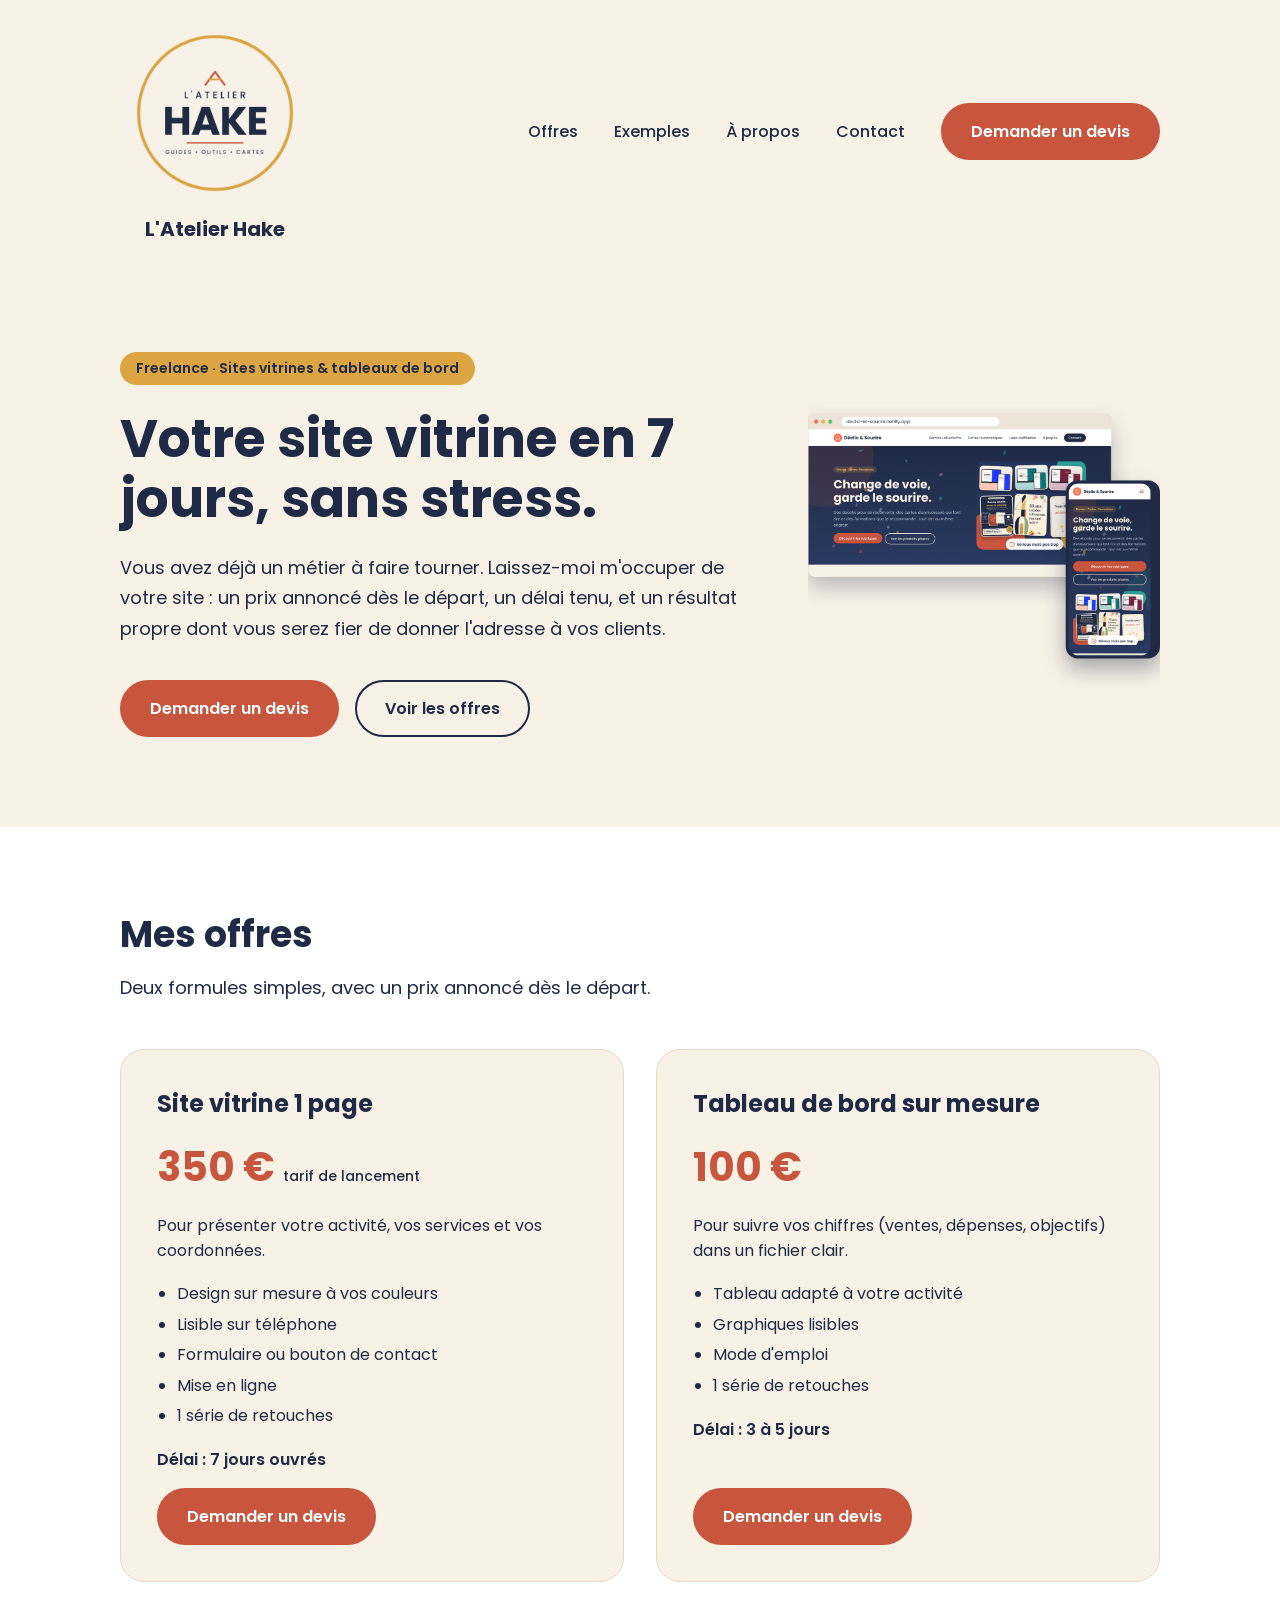
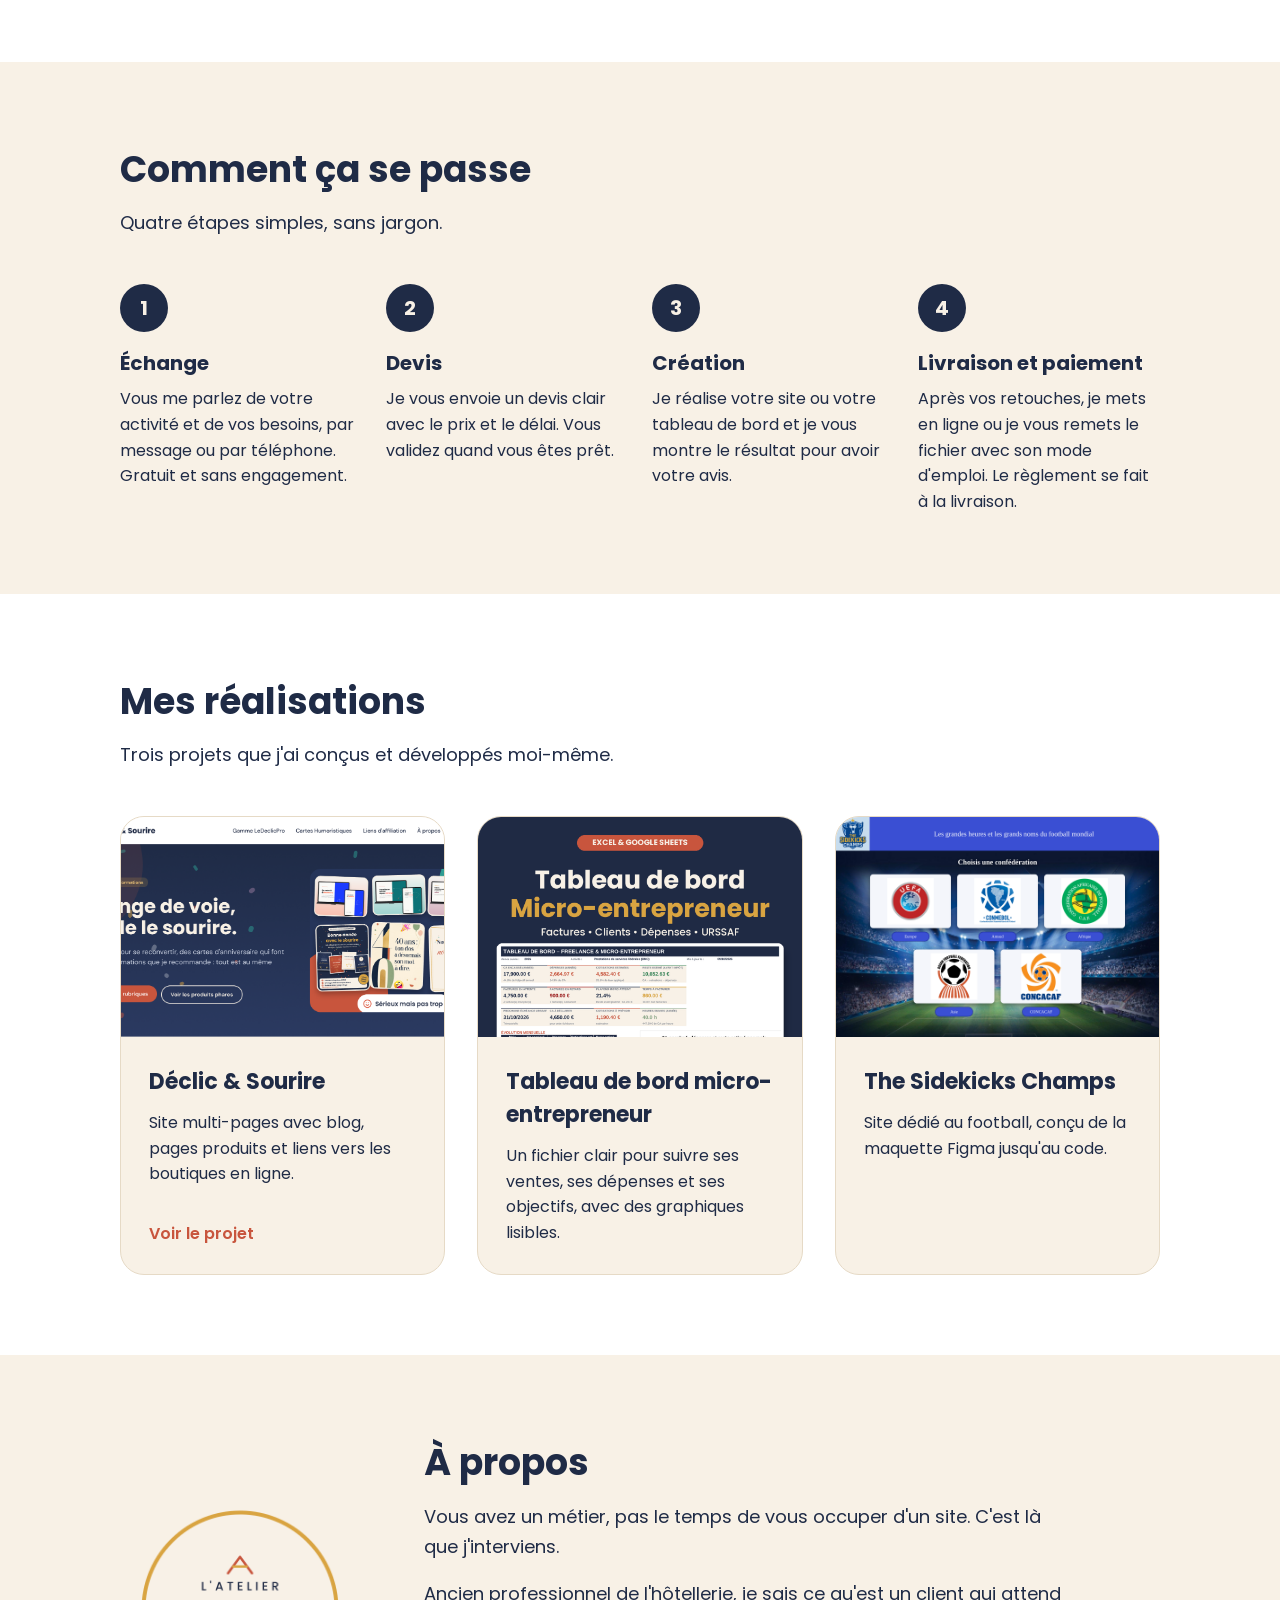
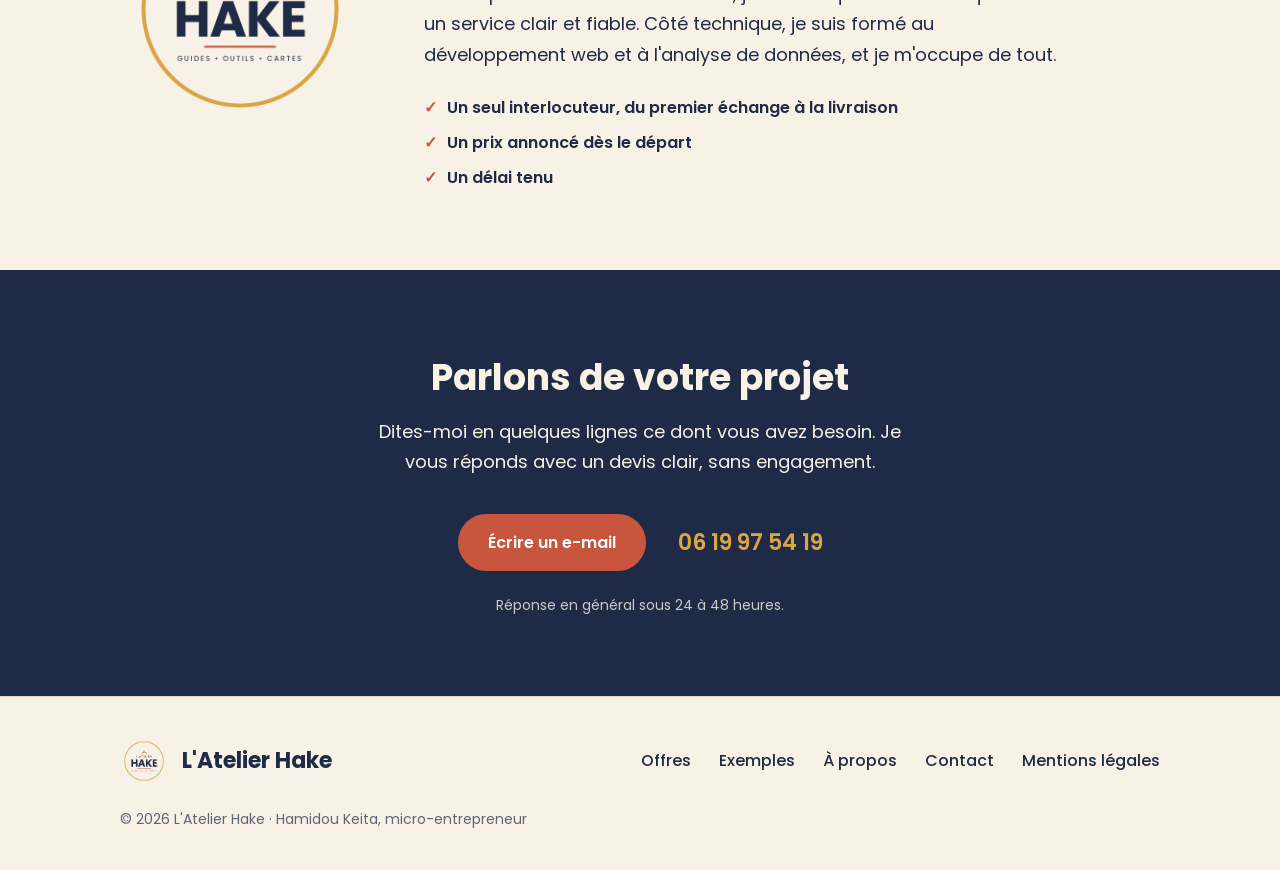
==== index.html @ e9502107 "Premier jet du site" ====
<!DOCTYPE html>
<html lang="fr">
<head>
    <meta charset="UTF-8">
    <meta name="viewport" content="width=device-width, initial-scale=1.0">
    <title>L'Atelier Hake - Site vitrine et tableaux de bord</title>
    <meta name="description" content="Création de sites vitrines et de tableaux de bord sur mesure pour les petits commerces et les indépendants. Prix annoncé dès le départ, délai tenu.">
<link rel="icon" type="image/png" href="images/favicon.png">
<meta name="theme-color" content="#F8F1E6">
<meta property="og:title" content="L'Atelier Hake - Site vitrine et tableaux de bord">
<meta property="og:description" content="Votre site vitrine en 7 jours, sans stress. Sites vitrines et tableaux de bord sur mesure.">
<meta property="og:image" content="images/hero-visuel.png">
<meta property="og:type" content="website">
    <link rel="stylesheet" href="style.css">
    
</head>



<body>
<header class="header">
    <a href="#accueil" class="marque">
        <img src="images/logo-atelier-hake-creme.png" alt="logo L'Atelier Hake" width="56" height="56">
        <span>L'Atelier Hake</span>
    </a>
    <button class="burger" type="button" aria-label="Ouvrir le menu" aria-expanded="false" aria-controls="menu">
    <span></span>
    <span></span>
    <span></span>
</button>
    <nav class="menu">
        <ul>
            <li><a href="#offres">Offres</a></li>
            <li><a href="#exemples">Exemples</a></li>
            <li><a href="#a-propos">À propos</a></li>
            <li><a href="#contact">Contact</a></li>
        </ul>
        <a href="#contact" class="bouton">Demander un devis</a>
    </nav>
</header> 
<section class="hero" id="accueil">
    <div class="hero-texte">
        <p class="etiquette">Freelance · Sites vitrines &amp; tableaux de bord</p>
        <h1>Votre site vitrine en 7 jours, sans stress.</h1>
        <p class="accroche">Vous avez déjà un métier à faire tourner. Laissez-moi m'occuper de votre site : un prix annoncé dès le départ, un délai tenu, et un résultat propre dont vous serez fier de donner l'adresse à vos clients.</p>
        <div class="hero-boutons">
            <a href="#contact" class="bouton">Demander un devis</a>
            <a href="ofrres" class="bouton bouton--contour">Voir les offres</a>
        </div>
    </div>
    <div class="hero-visuel">
    <img src="images/hero-visuel.png" alt="Aperçu du site Déclic et Sourire sur ordinateur et sur téléphone" width="1100" height="893">
</div>
</section>
<section class="offres" id="offres">
    <h2>Mes offres</h2>
    <p class="offres-intro">Deux formules simples, avec un prix annoncé dès le départ.</p>

    <div class="cartes">
        <article class="carte">
            <h3>Site vitrine 1 page</h3>
            <p class="prix">350 € <span>tarif de lancement</span></p>
            <p class="carte-pour">Pour présenter votre activité, vos services et vos coordonnées.</p>
            <ul>
                <li>Design sur mesure à vos couleurs</li>
                <li>Lisible sur téléphone</li>
                <li>Formulaire ou bouton de contact</li>
                <li>Mise en ligne</li>
                <li>1 série de retouches</li>
            </ul>
            <p class="delai">Délai : 7 jours ouvrés</p>
            <a href="#contact" class="bouton">Demander un devis</a>
        </article>

        <article class="carte">
            <h3>Tableau de bord sur mesure</h3>
            <p class="prix">100 €</p>
            <p class="carte-pour">Pour suivre vos chiffres (ventes, dépenses, objectifs) dans un fichier clair.</p>
            <ul>
                <li>Tableau adapté à votre activité</li>
                <li>Graphiques lisibles</li>
                <li>Mode d'emploi</li>
                <li>1 série de retouches</li>
            </ul>
            <p class="delai">Délai : 3 à 5 jours</p>
            <a href="#contact" class="bouton">Demander un devis</a>
        </article>
    </div>
</section>
<section class="etapes" id="etapes">
    <h2>Comment ça se passe</h2>
    <p class="etapes-intro">Quatre étapes simples, sans jargon.</p>

    <ol class="liste-etapes">
        <li class="etape">
            <span class="etape-numero">1</span>
            <h3>Échange</h3>
            <p>Vous me parlez de votre activité et de vos besoins, par message ou par téléphone. Gratuit et sans engagement.</p>

        </li>
        <li class="etape">
            <span class="etape-numero">2</span>
            <h3>Devis</h3>
            <p>Je vous envoie un devis clair avec le prix et le délai. Vous validez quand vous êtes prêt.</p>
        </li>
        <li class="etape">
            <span class="etape-numero">3</span>
            <h3>Création</h3>
            <p>Je réalise votre site ou votre tableau de bord et je vous montre le résultat pour avoir votre avis.</p>
        </li>
        <li class="etape">
            <span class="etape-numero">4</span>
            <h3>Livraison et paiement</h3>
            <p>Après vos retouches, je mets en ligne ou je vous remets le fichier avec son mode d'emploi. Le règlement se fait à la livraison.</p>
        </li>
    </ol>
</section>  
<section class="exemples" id="exemples">
    <h2>Mes réalisations</h2>
    <p class="exemples-intro">Trois projets que j'ai conçus et développés moi-même.</p>

    <div class="cartes-exemples">
        <article class="exemple">
            <img src="images/exemple-declic-et-sourire.png" alt="Capture du site Déclic et Sourire">
            <div class="exemple-texte">
                <h3>Déclic &amp; Sourire</h3>
                <p>Site multi-pages avec blog, pages produits et liens vers les boutiques en ligne.</p>
                <a href="https://declic-et-sourire.netlify.app" class="lien-exemple" target="_blank" rel="noopener">Voir le projet</a>
            </div>
        </article>

        <article class="exemple">
            <img src="images/exemple-tableau-de-bord.png" alt="Capture du tableau de bord micro-entrepreneur">
            <div class="exemple-texte">
                <h3>Tableau de bord micro-entrepreneur</h3>
                <p>Un fichier clair pour suivre ses ventes, ses dépenses et ses objectifs, avec des graphiques lisibles.</p>
            </div>
        </article>

        <article class="exemple">
            <img src="images/exemple-sidekicks.png" alt="Capture du site The Sidekicks Champs">
            <div class="exemple-texte">
                <h3>The Sidekicks Champs</h3>
                <p>Site dédié au football, conçu de la maquette Figma jusqu'au code.</p>
                <!-- <a href="URL-A-AJOUTER" class="lien-exemple" target="_blank" rel="noopener">Voir le projet</a> -->
            </div>
        </article>
    </div>
</section>
<section class="apropos" id="a-propos">
    <div class="apropos-image">
        <img src="images/logo-atelier-hake-transparent.png" alt="Logo L'Atelier Hake" width="240" height="240">

    </div>
    <div class="apropos-texte">
        <h2>À propos</h2>
        <p>Vous avez un métier, pas le temps de vous occuper d'un site. C'est là que j'interviens.</p>
        <p>Ancien professionnel de l'hôtellerie, je sais ce qu'est un client qui attend un service clair et fiable. Côté technique, je suis formé au développement web et à l'analyse de données, et je m'occupe de tout.</p>
        <ul class="points-forts">
            <li>Un seul interlocuteur, du premier échange à la livraison</li>
            <li>Un prix annoncé dès le départ</li>
            <li>Un délai tenu</li>

        </ul>

    </div>

</section>
<section class="contact" id="contact">
    <h2>Parlons de votre projet</h2>
    <p class="contact-intro">Dites-moi en quelques lignes ce dont vous avez besoin. Je vous réponds avec un devis clair, sans engagement.</p>

    <div class="contact-actions">
        <a href="mailto:hake92240@gmail.com?subject=Demande%20de%20devis" class="bouton">Écrire un e-mail</a>
        <a href="tel:+33619975419" class="contact-tel">06 19 97 54 19</a>
    </div>

    <p class="contact-note">Réponse en général sous 24 à 48 heures.</p>

</section>
<footer class="footer">
    <div class="footer-haut">
        <a href="#accueil" class="marque">
            <img src="images/logo-atelier-hake-creme.png" alt="Logo L'Atelier Hake" width="48" height="48">
            <span>L'Atelier Hake</span>
        </a>
         <ul class="footer-liens">
            <li><a href="#offres">Offres</a></li>
            <li><a href="#exemples">Exemples</a></li>
            <li><a href="#a-propos">À propos</a></li>
            <li><a href="#contact">Contact</a></li>
            <li><a href="mentions-legales.html">Mentions légales</a></li>
        </ul>
    </div>
    <p class="footer-bas">© 2026 L'Atelier Hake · Hamidou Keita, micro-entrepreneur</p>

    </div>

</footer>
<script src="script.js"></script>
</body>
</html>
---- style.css ----
@font-face {
    font-family: 'Poppins';
    src: url('fonts/poppins-latin-400-normal.woff2') format('woff2');
    font-weight: 400;
    font-style: normal;
    font-display: swap;
}

@font-face {
    font-family: 'Poppins';
    src: url('fonts/poppins-latin-500-normal.woff2') format('woff2');
    font-weight: 500;
    font-style: normal;
    font-display: swap;
}

@font-face {
    font-family: 'Poppins';
    src: url('fonts/poppins-latin-600-normal.woff2') format('woff2');
    font-weight: 600;
    font-style: normal;
    font-display: swap;
}

@font-face {
    font-family: 'Poppins';
    src: url('fonts/poppins-latin-700-normal.woff2') format('woff2');
    font-weight: 700;
    font-style: normal;
    font-display: swap;
}


:root {
     --creme: #F8F1E6;
    --marine: #1F2B46;
    --corail: #C8553D;
    --or: #DDA542;
}

html {
    scroll-behavior: smooth;
}

* {
    box-sizing: border-box;
    margin: 0;
}

body {
    font-family: 'Poppins', Arial, Helvetica, sans-serif;
    background: var(--creme);
    color: var(--marine);
}

.header {
    display: flex;
    justify-content: space-between;
    align-items: center;
    padding: 18px 120px;
}

.marque {
    display: flex;
    align-items: center;
    gap: 14px;
    text-decoration: none;
    color: var(--marine);
    font-weight: 700;
    font-size: 22px;
}

.header .marque {
    flex-direction: column;
    gap: 6px;
    font-size: 20px;
}

.header .marque img {
    width: 190px;
    height: 190px;
}


.menu {
    display: flex;
    align-items: center;
    gap: 36px;
}

.menu ul {
    display: flex;
    gap: 36px;
    list-style: none;
    padding: 0;
}

.menu ul a {
    text-decoration: none;
    color: var(--marine);
    font-weight: 500;
}

.bouton {
    background: var(--corail);
    color: #fff;
    text-decoration: none;
    padding: 14px 28px;
    border-radius: 999px;
    font-weight: 600;
    border: 2px solid var(--corail);
}

.burger {
    display: none;
    flex-direction: column;
    align-items: center;
    justify-content: center;
    gap: 5px;
    width: 48px;
    height: 48px;
    background: none;
    border: 2px solid var(--marine);
    border-radius: 12px;
    cursor: pointer;
}

.burger span {
    display: block;
    width: 22px;
    height: 2px;
    background: var(--marine);
}

.hero {
    display: flex;
    align-items: center;
    gap: 48px;
    padding: 90px 120px;
}

.hero-texte {
    max-width: 640px;
}

.hero-visuel {
    flex: 1;
}

.hero-visuel img {
    display: block;
    width: 100%;
    height: auto;
}

.etiquette {
    display: inline-block;
    background: var(--or);
    color: var(--marine);
    font-size: 14px;
    font-weight: 600;
    padding: 6px 16px;
    border-radius: 999px;
    margin-bottom: 24px;
}

.hero h1 {
    font-size: 52px;
    line-height: 1.15;
    margin-bottom: 24px;
}

.accroche {
    font-size: 18px;
    line-height: 1.7;
    margin-bottom: 36px;
}


.hero-boutons {
    display: flex;
    gap: 16px;
    flex-wrap: wrap;
}

.bouton--contour {
    background: transparent;
    color: var(--marine);
    border: 2px solid var(--marine);
}


.offres {
    padding: 80px 120px;
    background: #fff;
}

h2 {
    font-size: 36px;
    margin-bottom: 12px;
}

.offres-intro,
.etapes-intro,
.exemples-intro {
    font-size: 18px;
    margin-bottom: 48px;
}

.cartes {
    display: flex;
    gap: 32px;
}

.carte {
    flex: 1;
    display: flex;
    flex-direction: column;
    gap: 16px;
    background: var(--creme);
    border: 1px solid #e6dac6;
    border-radius: 24px;
    padding: 36px;
}

.carte h3 {
    font-size: 24px;
}

.prix {
    font-size: 40px;
    font-weight: 700;
    color: var(--corail);
}

.prix span {
    font-size: 14px;
    font-weight: 500;
    color: var(--marine);
}

.carte ul {
    padding-left: 20px;
    line-height: 1.9;
}

.delai {
    font-weight: 600;
}

.carte .bouton {
    align-self: flex-start;
    margin-top: auto;
}

.etapes {
    padding: 80px 120px;
}

.liste-etapes {
    display: flex;
    gap: 24px;
    list-style: none;
    padding: 0;
}

.etape {
    flex: 1;
}

.etape-numero {
    display: flex;
    align-items: center;
    justify-content: center;
    width: 48px;
    height: 48px;
    border-radius: 50%;
    background: var(--marine);
    color: var(--creme);
    font-weight: 700;
    font-size: 20px;
    margin-bottom: 16px;
}

.etape h3 {
    font-size: 20px;
    margin-bottom: 8px;
}

.etape p {
    line-height: 1.6;
}

.exemples {
    padding: 80px 120px;
    background: #fff;
}

.cartes-exemples {
    display: flex;
    gap: 32px;
}

.exemple {
    flex: 1;
    display: flex;
    flex-direction: column;
    background: var(--creme);
    border: 1px solid #e6dac6;
    border-radius: 24px;
    overflow: hidden;
}

.exemple img {
    width: 100%;
    height: 220px;
    object-fit: cover;
    object-position: top;
}

.exemple-texte {
    display: flex;
    flex-direction: column;
    flex: 1;
    gap: 12px;
    padding: 28px;
}

.exemple-texte h3 {
    font-size: 22px;
}

.exemple-texte p {
    line-height: 1.6;
}

.lien-exemple {
    margin-top: auto;
    color: var(--corail);
    font-weight: 600;
    text-decoration: none;
}

.lien-exemple:hover {
    text-decoration: underline;
}

.apropos {
    display: flex;
    align-items: center;
    gap: 64px;
    padding: 80px 120px;
}

.apropos-texte {
    max-width: 640px;
}

.apropos-texte p {
    font-size: 18px;
    line-height: 1.7;
    margin-bottom: 16px;
}

.points-forts {
    display: flex;
    flex-direction: column;
    gap: 10px;
    list-style: none;
    padding: 0;
    margin-top: 24px;
}

.points-forts li {
    font-weight: 600;
}

.points-forts li::before {
    content: "✓";
    color: var(--corail);
    margin-right: 10px;
}

.contact {
    background: var(--marine);
    color: var(--creme);
    text-align: center;
    padding: 80px 120px;
}

.contact-intro {
    font-size: 18px;
    line-height: 1.7;
    max-width: 560px;
    margin: 0 auto 36px;
}

.contact-actions {
    display: flex;
    justify-content: center;
    align-items: center;
    gap: 32px;
    flex-wrap: wrap;
}

.contact-tel {
    color: var(--or);
    font-size: 22px;
    font-weight: 600;
    text-decoration: none;
}

.contact-note {
    margin-top: 24px;
    font-size: 14px;
    opacity: 0.8;
}

.footer {
    background: var(--creme);
    border-top: 1px solid #e6dac6;
    padding: 40px 120px;
}

.footer-haut {
    display: flex;
    justify-content: space-between;
    align-items: center;
    margin-bottom: 24px;
}

.footer-liens {
    display: flex;
    gap: 28px;
    list-style: none;
    padding: 0;
}

.footer-liens a {
    text-decoration: none;
    color: var(--marine);
    font-weight: 500;
}

.footer-liens a:hover {
    color: var(--corail);
}

.footer-bas {
    font-size: 14px;
    opacity: 0.7;
}

.legal {
    max-width: 760px;
    margin: 0 auto;
    padding: 60px 24px;
}

.legal a {
    color: var(--corail);
    font-weight: 600;
    text-decoration: none;
}

.legal h1 {
    font-size: 40px;
    margin: 24px 0;
}

.legal h2 {
    font-size: 22px;
    margin-top: 32px;
}

.legal p {
    line-height: 1.7;
}


@media (max-width: 900px) {
    .header,
    .hero,
    .offres,
    .etapes,
    .exemples,
    .apropos,
    .contact,
    .footer {
        padding-left: 24px;
        padding-right: 24px;
    }

    .hero {
        flex-direction: column;
        align-items: flex-start;
        padding-top: 60px;
        padding-bottom: 60px;
    }

    .hero h1 {
        font-size: 40px;
    }

    .cartes,
    .cartes-exemples {
        flex-direction: column;
    }

    .liste-etapes {
        flex-wrap: wrap;
    }

    .etape {
        flex: 1 1 40%;
    }

    .apropos {
        flex-direction: column;
        align-items: flex-start;
    }

    .header {
        flex-wrap: wrap;
    }

    .burger {
        display: flex;
    }

    .menu {
        display: none;
        flex-direction: column;
        align-items: flex-start;
        width: 100%;
        gap: 20px;
        padding-top: 16px;
    }

    .menu ul {
        flex-direction: column;
        gap: 14px;
    }

    .menu.ouvert {
        display: flex;
    }
}

@media (max-width: 600px) {

        .header .marque img {
        width: 72px;
        height: 72px;
    }

    .header .marque {
        font-size: 18px;
    }
   

    .hero h1 {
        font-size: 32px;
    }

    .accroche {
        font-size: 16px;
    }

    h2 {
        font-size: 28px;
    }

    .liste-etapes {
        flex-direction: column;
    }

    .etape {
        flex: none;
    }

    .apropos-image img {
        width: 160px;
        height: 160px;
    }

    .contact-actions {
        flex-direction: column;
        gap: 20px;
    }

    .footer {
        text-align: center;
    }

    .footer-haut {
        flex-direction: column;
        gap: 20px;
    }

    .footer-liens {
        flex-wrap: wrap;
        justify-content: center;
        gap: 16px;
    }
}
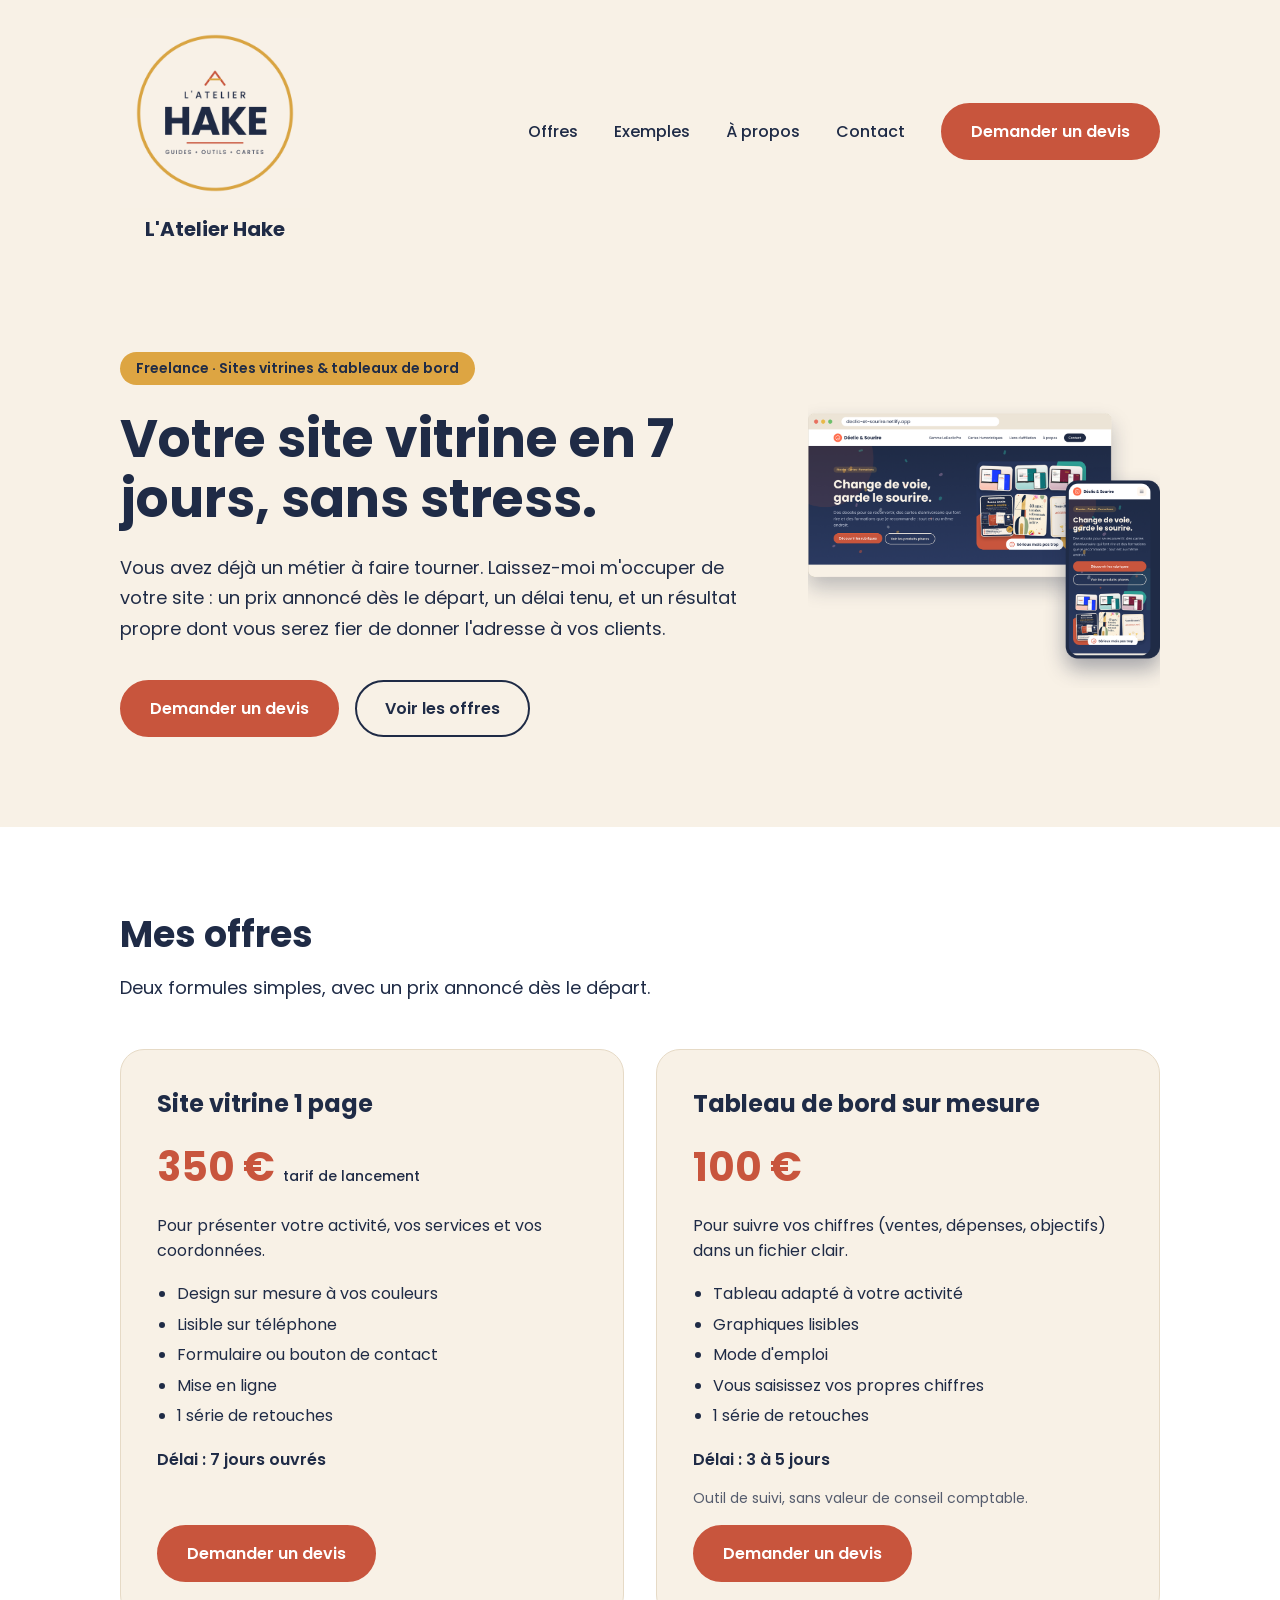
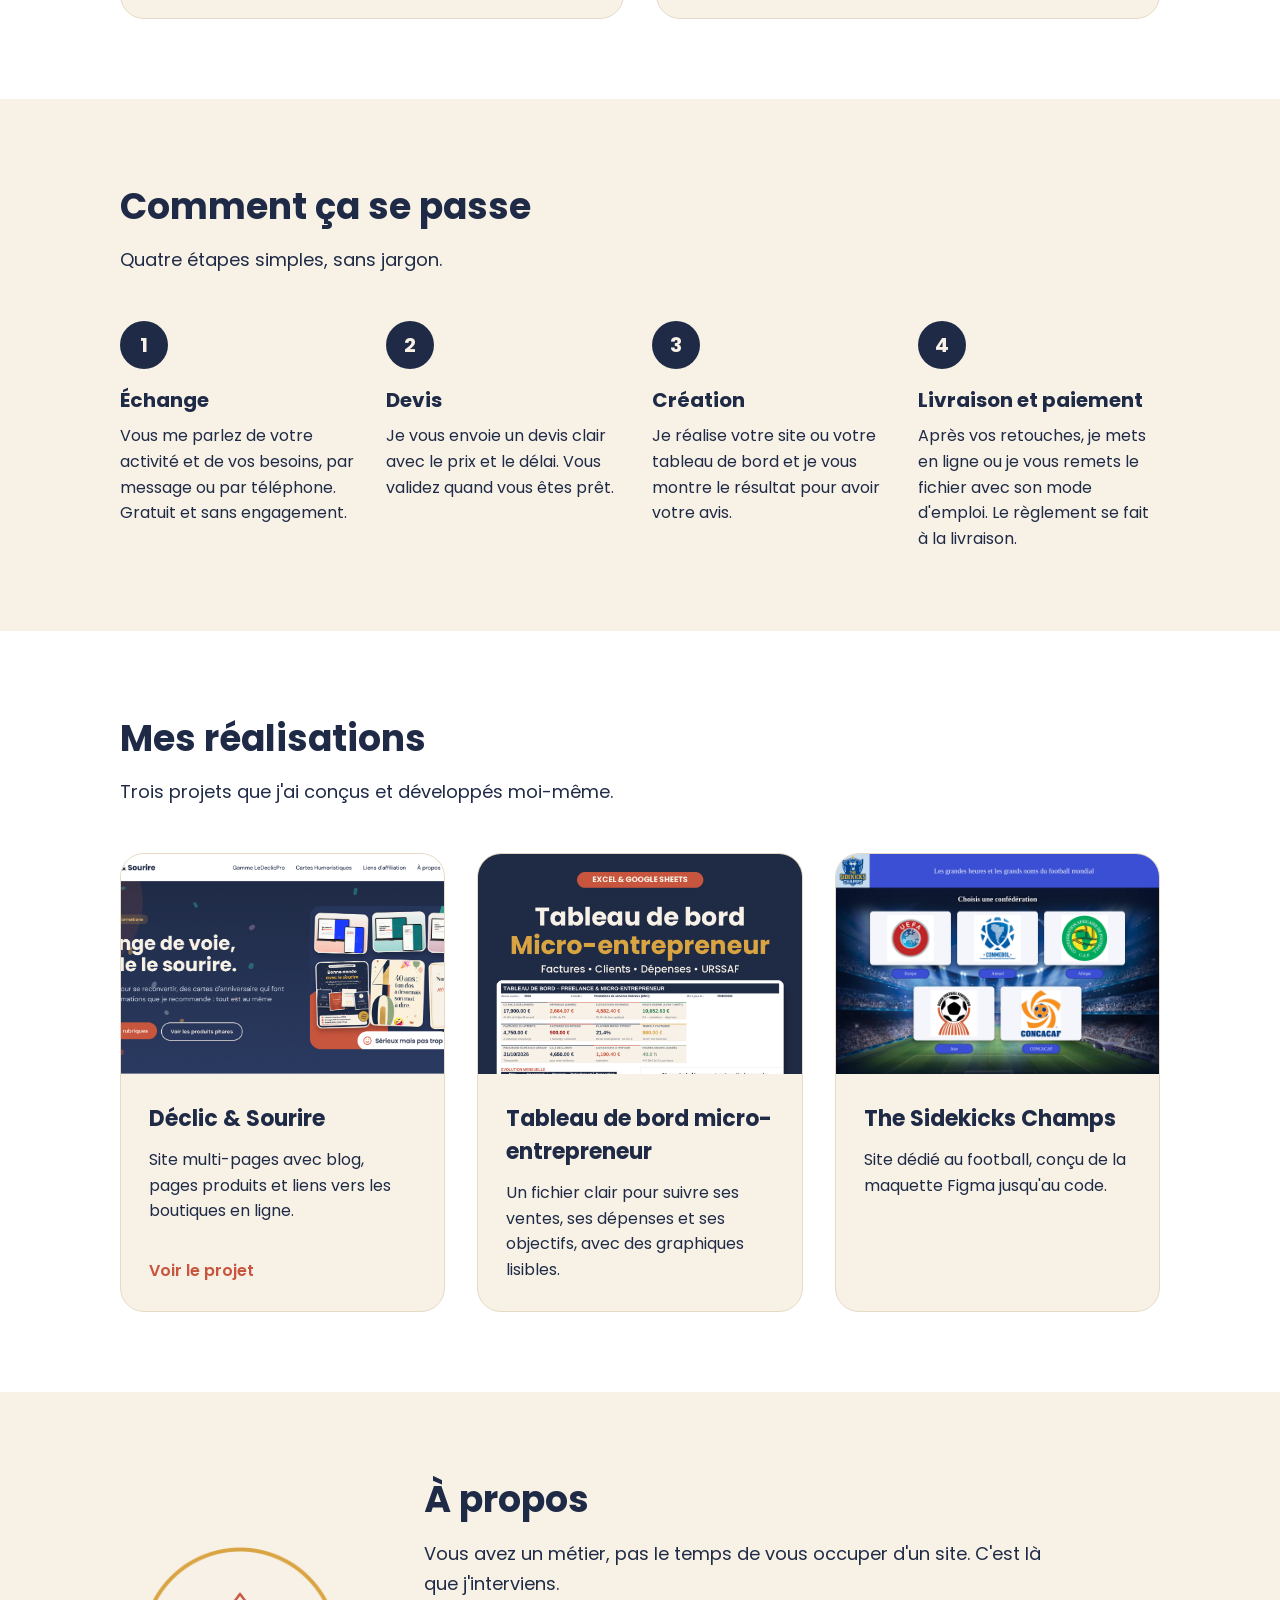
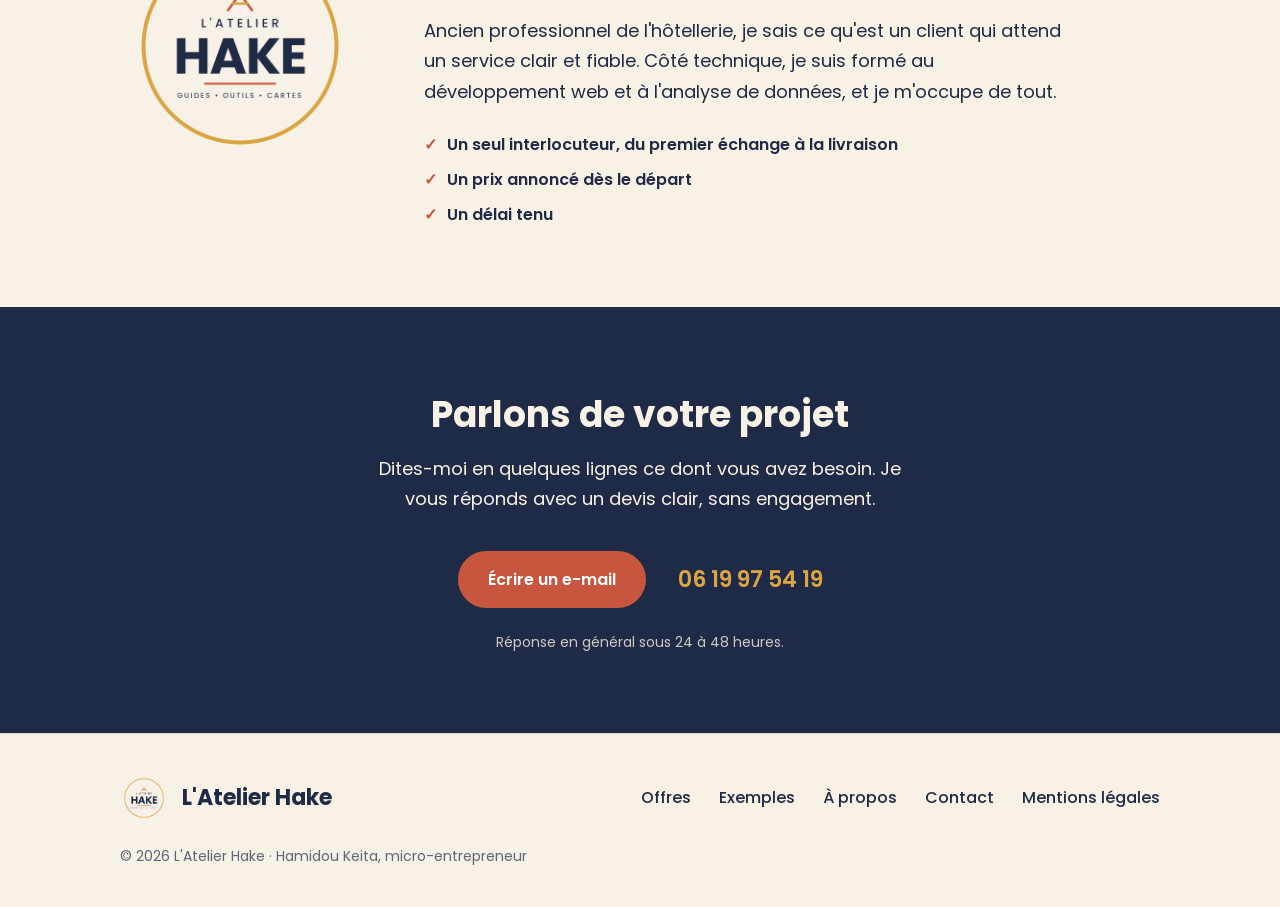
==== commit 488c347f: "ajout de la mention" ====
--- a/index.html
+++ b/index.html
@@ -5,14 +5,15 @@
     <meta name="viewport" content="width=device-width, initial-scale=1.0">
     <title>L'Atelier Hake - Site vitrine et tableaux de bord</title>
     <meta name="description" content="Création de sites vitrines et de tableaux de bord sur mesure pour les petits commerces et les indépendants. Prix annoncé dès le départ, délai tenu.">
-<link rel="icon" type="image/png" href="images/favicon.png">
-<meta name="theme-color" content="#F8F1E6">
-<meta property="og:title" content="L'Atelier Hake - Site vitrine et tableaux de bord">
-<meta property="og:description" content="Votre site vitrine en 7 jours, sans stress. Sites vitrines et tableaux de bord sur mesure.">
-<meta property="og:image" content="images/hero-visuel.png">
-<meta property="og:type" content="website">
+    <link rel="icon" type="image/png" href="images/favicon.png">
+    <meta name="theme-color" content="#F8F1E6">
+    <meta property="og:title" content="L'Atelier Hake - Site vitrine et tableaux de bord">
+    <meta property="og:description" content="Votre site vitrine en 7 jours, sans stress. Sites vitrines et tableaux de bord sur mesure.">
+    <meta property="og:image" content="https://atelier-hake.netlify.app/images/hero-visuel.png">
+    <meta property="og:url" content="https://atelier-hake.netlify.app/">
+    <meta property="og:type" content="website">
+    <link rel="canonical" href="https://atelier-hake.netlify.app/">
     <link rel="stylesheet" href="style.css">
-    
 </head>
 
 
@@ -28,7 +29,7 @@
     <span></span>
     <span></span>
 </button>
-    <nav class="menu">
+    <nav class="menu" id="menu">
         <ul>
             <li><a href="#offres">Offres</a></li>
             <li><a href="#exemples">Exemples</a></li>
@@ -80,9 +81,11 @@
                 <li>Tableau adapté à votre activité</li>
                 <li>Graphiques lisibles</li>
                 <li>Mode d'emploi</li>
+                <li>Vous saisissez vos propres chiffres</li>
                 <li>1 série de retouches</li>
             </ul>
             <p class="delai">Délai : 3 à 5 jours</p>
+            <p class="mention">Outil de suivi, sans valeur de conseil comptable.</p>
             <a href="#contact" class="bouton">Demander un devis</a>
         </article>
     </div>
--- a/style.css
+++ b/style.css
@@ -246,6 +246,11 @@
 
 .delai {
     font-weight: 600;
+}
+
+.mention {
+    font-size: 14px;
+    opacity: 0.75;
 }
 
 .carte .bouton {
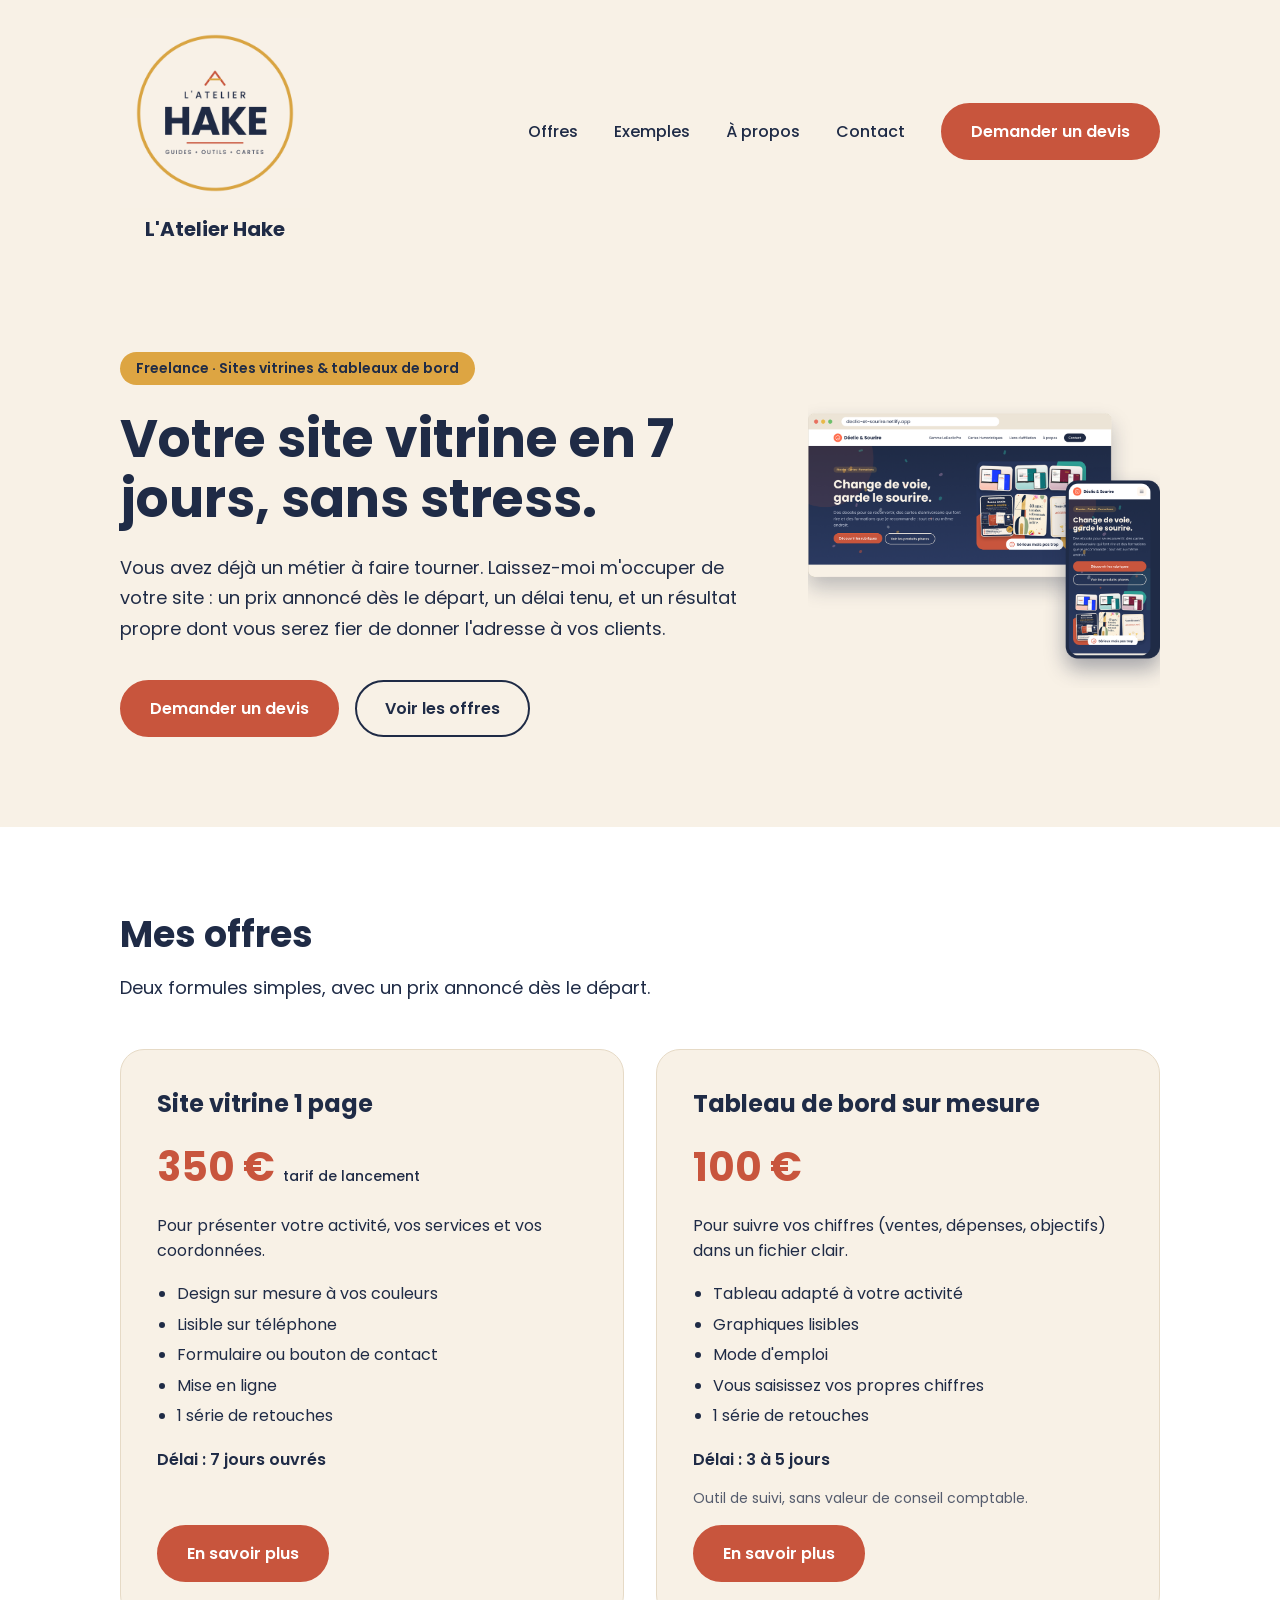
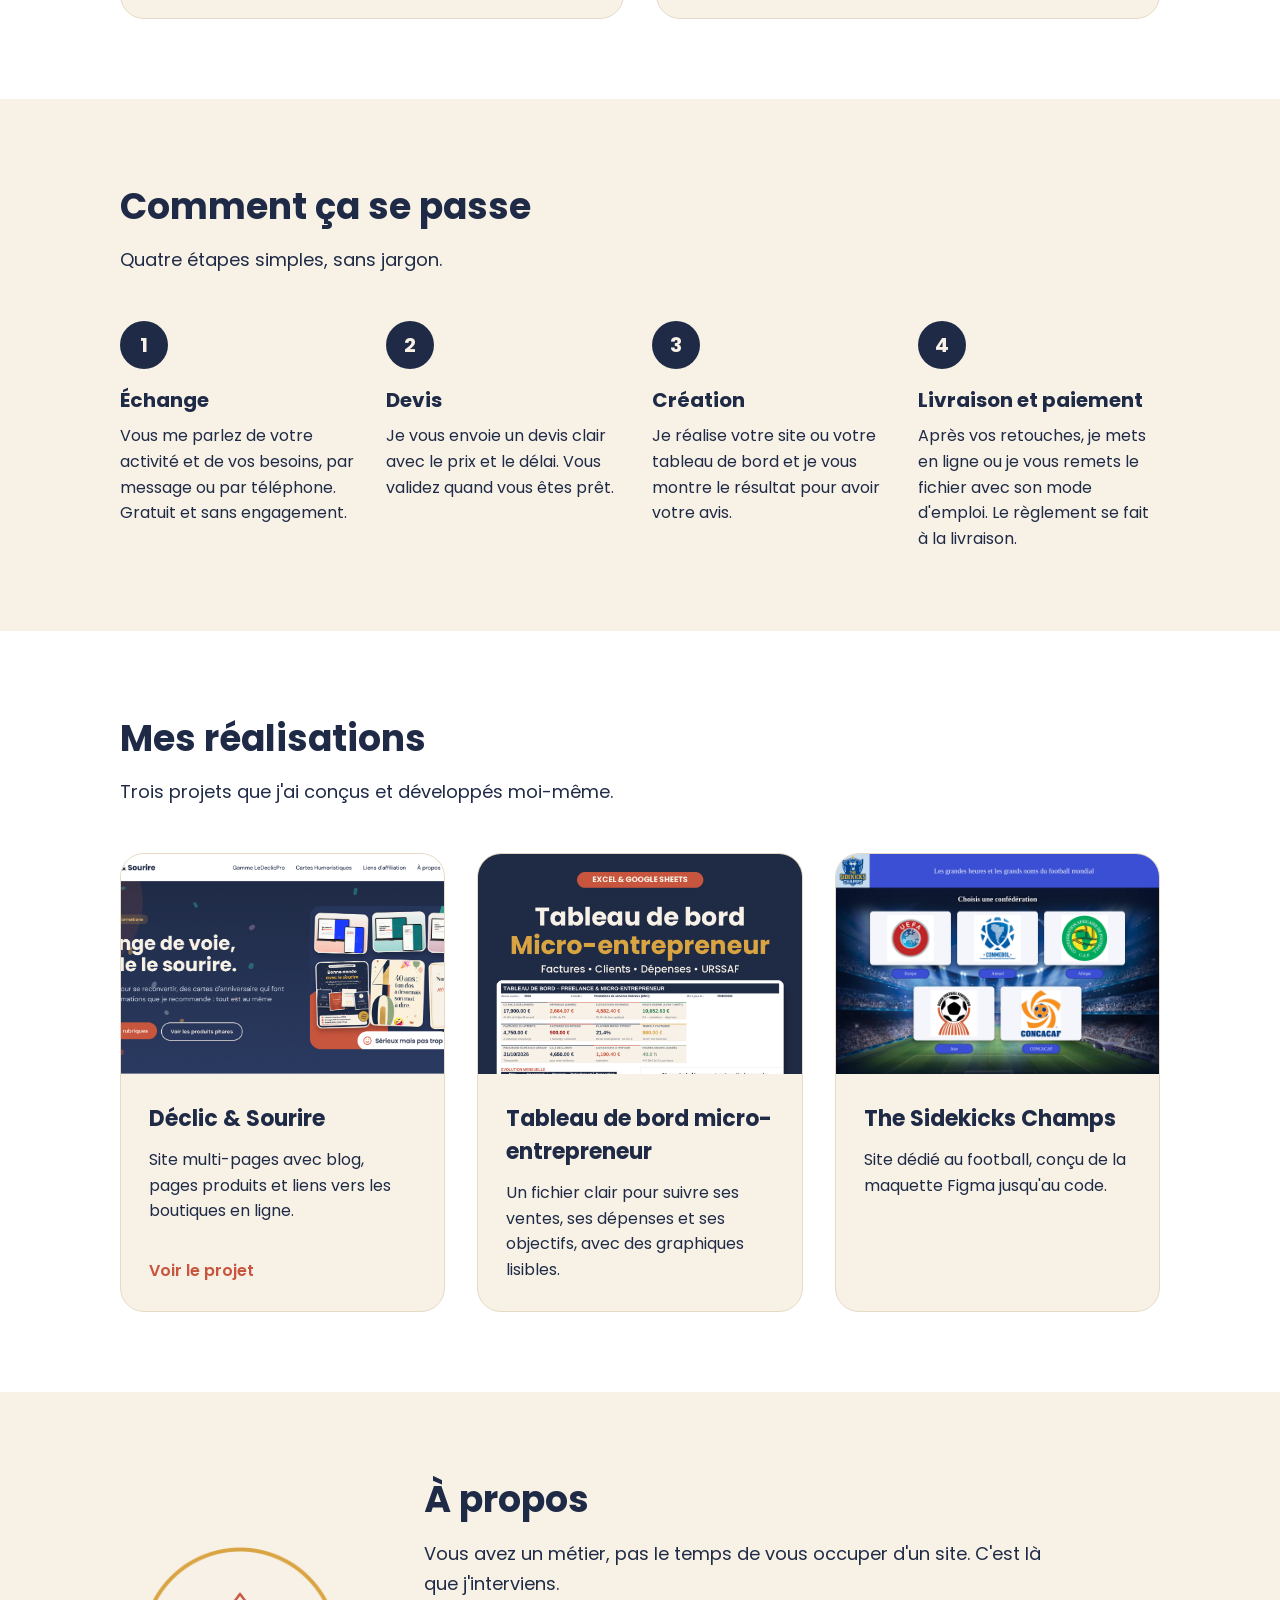
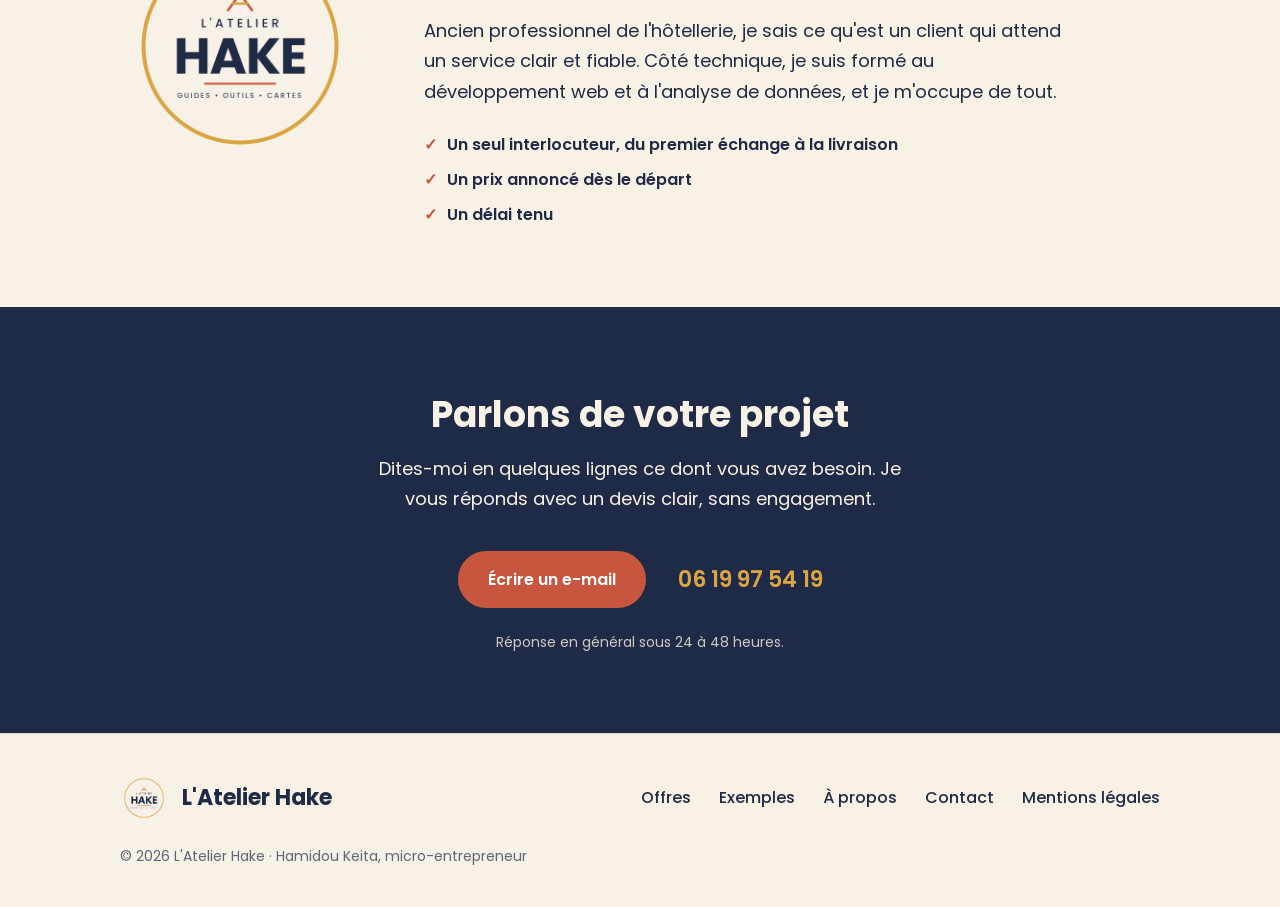
==== commit 0cfb69ed: "ajout de nouvelles pages" ====
--- a/index.html
+++ b/index.html
@@ -46,7 +46,7 @@
         <p class="accroche">Vous avez déjà un métier à faire tourner. Laissez-moi m'occuper de votre site : un prix annoncé dès le départ, un délai tenu, et un résultat propre dont vous serez fier de donner l'adresse à vos clients.</p>
         <div class="hero-boutons">
             <a href="#contact" class="bouton">Demander un devis</a>
-            <a href="ofrres" class="bouton bouton--contour">Voir les offres</a>
+            <a href="#offres" class="bouton bouton--contour">Voir les offres</a>
         </div>
     </div>
     <div class="hero-visuel">
@@ -70,7 +70,7 @@
                 <li>1 série de retouches</li>
             </ul>
             <p class="delai">Délai : 7 jours ouvrés</p>
-            <a href="#contact" class="bouton">Demander un devis</a>
+            <a href="site-vitrine.html" class="bouton">En savoir plus</a>
         </article>
 
         <article class="carte">
@@ -86,7 +86,7 @@
             </ul>
             <p class="delai">Délai : 3 à 5 jours</p>
             <p class="mention">Outil de suivi, sans valeur de conseil comptable.</p>
-            <a href="#contact" class="bouton">Demander un devis</a>
+            <a href="tableau-de-bord.html" class="bouton">En savoir plus</a>
         </article>
     </div>
 </section>
--- a/style.css
+++ b/style.css
@@ -610,3 +610,161 @@
     }
 }
 
+
+
+/* ===== Pages détaillées des offres ===== */
+.page-offre {
+    padding: 50px 120px 80px;
+}
+
+.retour {
+    display: inline-block;
+    margin-bottom: 28px;
+    color: var(--marine);
+    font-weight: 500;
+    text-decoration: none;
+}
+
+.retour:hover {
+    color: var(--corail);
+}
+
+.po-haut {
+    display: flex;
+    align-items: center;
+    gap: 48px;
+}
+
+.po-haut-texte,
+.po-haut-visuel {
+    flex: 1;
+}
+
+.po-haut h1 {
+    font-size: 42px;
+    margin: 0 0 18px;
+    color: var(--marine);
+}
+
+.po-haut-visuel img {
+    width: 100%;
+    height: auto;
+    border-radius: 14px;
+    box-shadow: 0 10px 30px rgba(31, 43, 70, 0.18);
+}
+
+.po-bloc {
+    margin-top: 64px;
+}
+
+.po-bloc h2 {
+    font-size: 30px;
+    margin: 0 0 18px;
+}
+
+.po-deux {
+    display: flex;
+    gap: 48px;
+}
+
+.po-deux > div {
+    flex: 1;
+}
+
+.po-deux ul {
+    padding-left: 22px;
+    line-height: 1.9;
+}
+
+.po-grande-image {
+    display: block;
+    width: 100%;
+    max-width: 900px;
+    height: auto;
+    margin: 0 auto;
+    border-radius: 14px;
+    box-shadow: 0 10px 30px rgba(31, 43, 70, 0.18);
+}
+
+.po-legende {
+    text-align: center;
+    font-size: 14px;
+    opacity: 0.75;
+    margin-top: 12px;
+}
+
+.po-note {
+    background-color: white;
+    border-left: 5px solid var(--or);
+    border-radius: 10px;
+    padding: 22px 26px;
+}
+
+.po-note p {
+    margin: 0 0 10px;
+}
+
+.po-note p:last-child {
+    margin-bottom: 0;
+}
+
+.po-devis {
+    margin-top: 72px;
+    padding: 44px 24px;
+    background-color: var(--marine);
+    color: var(--creme);
+    border-radius: 18px;
+    text-align: center;
+}
+
+.po-prix {
+    font-size: 38px;
+    font-weight: 700;
+    color: var(--or);
+    margin: 0;
+}
+
+.po-prix span {
+    font-size: 16px;
+    font-weight: 500;
+    color: var(--creme);
+}
+
+.po-delai {
+    margin: 8px 0 22px;
+}
+
+.po-tel {
+    margin: 18px 0 0;
+    font-size: 15px;
+}
+
+.po-tel a {
+    color: var(--creme);
+}
+
+@media (max-width: 900px) {
+    .page-offre {
+        padding: 36px 24px 60px;
+    }
+
+    .po-haut,
+    .po-deux {
+        flex-direction: column;
+        gap: 32px;
+    }
+
+    .po-haut h1 {
+        font-size: 32px;
+    }
+}
+
+@media (max-width: 600px) {
+    .page-offre {
+        padding: 28px 16px 48px;
+    }
+
+    .po-bloc {
+        margin-top: 48px;
+    }
+}
